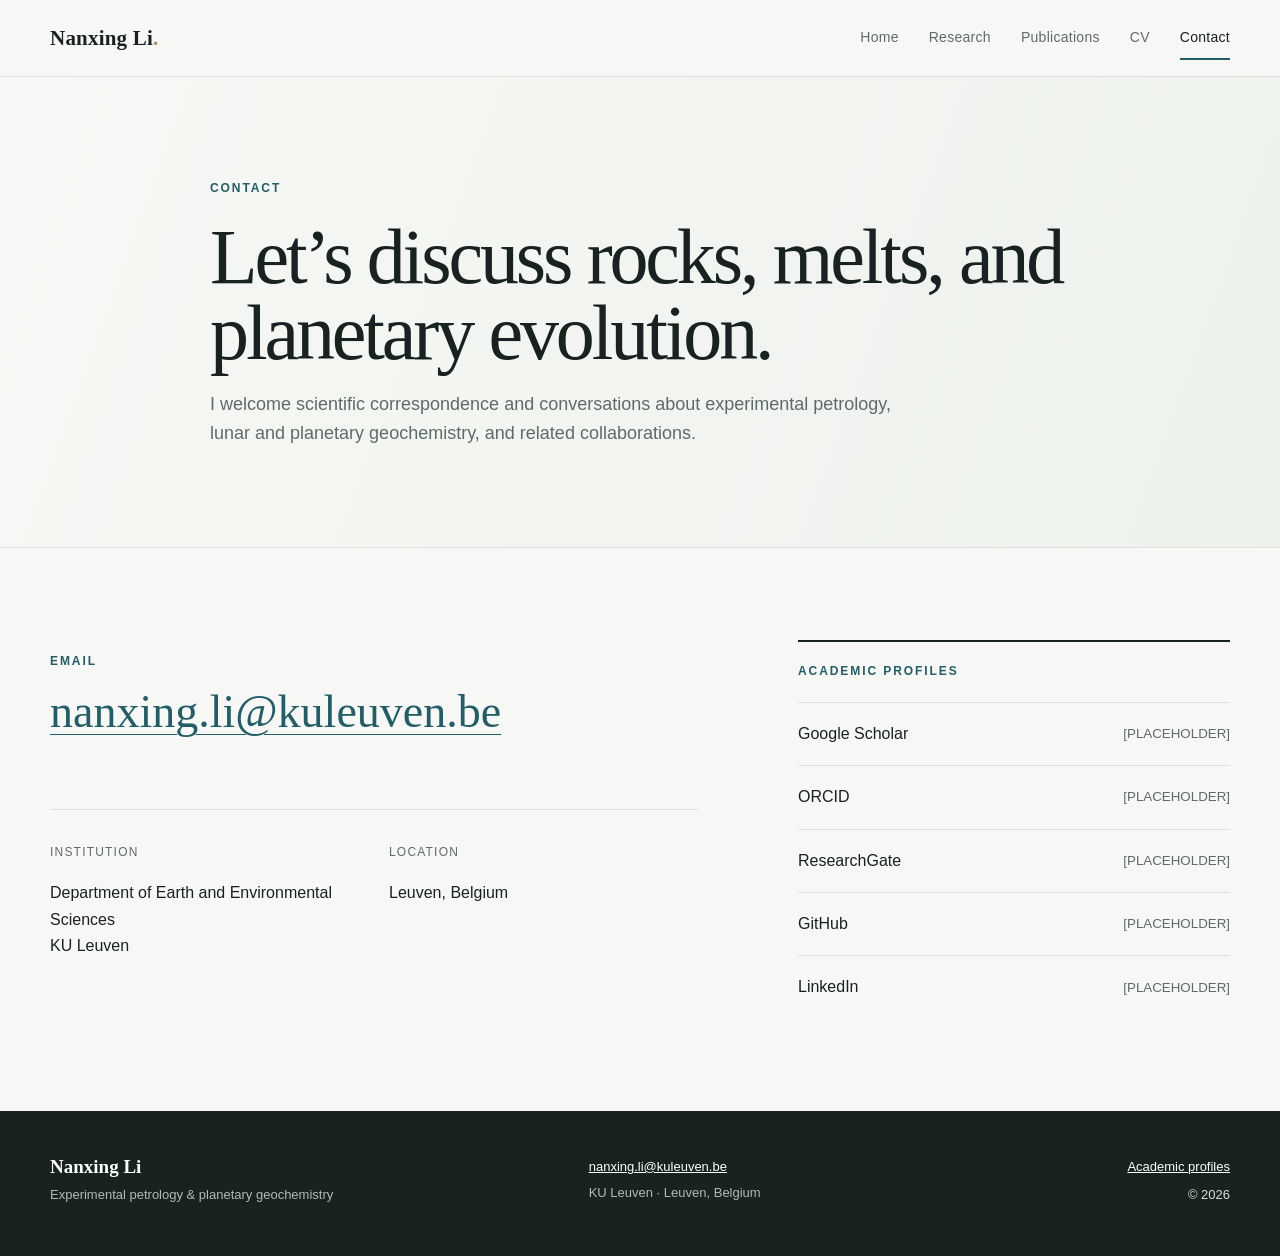
==== contact.html @ bfdf664a "Build academic personal website" ====
<!doctype html><html lang="en"><head><meta charset="utf-8"><meta name="viewport" content="width=device-width, initial-scale=1"><meta name="description" content="Contact Nanxing Li at KU Leuven."><title>Contact | Nanxing Li</title><link rel="stylesheet" href="assets/css/style.css"><script src="assets/js/main.js" defer></script></head>
<body><a class="skip-link" href="#main">Skip to content</a><header class="site-header"><div class="container nav-wrap"><a class="site-name" href="index.html">Nanxing Li<span>.</span></a><button class="nav-toggle" type="button" aria-expanded="false" aria-controls="site-nav"><span></span><span></span><span></span><span class="sr-only">Menu</span></button><nav id="site-nav" class="site-nav" aria-label="Primary navigation"><a href="index.html">Home</a><a href="research.html">Research</a><a href="publications.html">Publications</a><a href="cv.html">CV</a><a class="active" aria-current="page" href="contact.html">Contact</a></nav></div></header>
<main id="main"><header class="page-hero"><div class="container narrow"><p class="eyebrow">Contact</p><h1>Let’s discuss rocks, melts, and planetary evolution.</h1><p>I welcome scientific correspondence and conversations about experimental petrology, lunar and planetary geochemistry, and related collaborations.</p></div></header>
<section class="section"><div class="container contact-grid"><div class="contact-primary"><p class="section-label">Email</p><a class="email-link" href="mailto:nanxing.li@kuleuven.be">nanxing.li@kuleuven.be</a><div class="contact-details"><div><span>Institution</span><p>Department of Earth and Environmental Sciences<br>KU Leuven</p></div><div><span>Location</span><p>Leuven, Belgium</p></div></div></div><div class="profile-list"><p class="section-label">Academic profiles</p><!-- Replace # with full profile URLs. Add target="_blank" rel="noopener" for external links if preferred. --><a href="#"><span>Google Scholar</span><small>[PLACEHOLDER]</small></a><a href="#"><span>ORCID</span><small>[PLACEHOLDER]</small></a><a href="#"><span>ResearchGate</span><small>[PLACEHOLDER]</small></a><a href="#"><span>GitHub</span><small>[PLACEHOLDER]</small></a><a href="#"><span>LinkedIn</span><small>[PLACEHOLDER]</small></a></div></div></section></main>
<footer class="site-footer"><div class="container footer-grid"><div><strong>Nanxing Li</strong><p>Experimental petrology &amp; planetary geochemistry</p></div><div><a href="mailto:nanxing.li@kuleuven.be">nanxing.li@kuleuven.be</a><p>KU Leuven · Leuven, Belgium</p></div><div class="footer-links"><a href="contact.html">Academic profiles</a><span>© <span data-year></span></span></div></div></footer></body></html>
---- assets/css/style.css ----
/* Nanxing Li academic website — edit colors and spacing in :root. */
:root{--ink:#182220;--muted:#5f6b67;--paper:#f7f8f5;--white:#fff;--accent:#225e67;--accent-dark:#17454c;--earth:#a8885e;--line:#dce2dd;--max:1180px;--serif:Georgia,"Times New Roman",serif;--sans:Inter,ui-sans-serif,-apple-system,BlinkMacSystemFont,"Segoe UI",sans-serif}
*{box-sizing:border-box}html{scroll-behavior:smooth}body{margin:0;color:var(--ink);background:var(--paper);font:16px/1.65 var(--sans);-webkit-font-smoothing:antialiased}a{color:inherit}img{display:block;max-width:100%}.container{width:min(var(--max),calc(100% - 48px));margin:auto}.narrow{max-width:860px}.sr-only{position:absolute;width:1px;height:1px;padding:0;margin:-1px;overflow:hidden;clip:rect(0,0,0,0);white-space:nowrap;border:0}.skip-link{position:fixed;top:-60px;left:16px;z-index:100;padding:10px 16px;background:var(--ink);color:#fff}.skip-link:focus{top:12px}
.site-header{position:sticky;top:0;z-index:20;background:rgba(247,248,245,.94);border-bottom:1px solid var(--line);backdrop-filter:blur(12px)}.nav-wrap{min-height:76px;display:flex;align-items:center;justify-content:space-between}.site-name{font:700 21px/1 var(--serif);text-decoration:none;letter-spacing:.01em}.site-name span{color:var(--earth)}.site-nav{display:flex;gap:30px;align-items:center}.site-nav a{position:relative;text-decoration:none;color:var(--muted);font-size:14px;letter-spacing:.02em}.site-nav a:hover,.site-nav a.active{color:var(--ink)}.site-nav a.active:after{content:"";position:absolute;left:0;right:0;bottom:-10px;height:2px;background:var(--accent)}.nav-toggle{display:none;background:none;border:0;padding:8px}.nav-toggle>span:not(.sr-only){display:block;width:22px;height:1.5px;margin:5px;background:var(--ink)}
.hero{padding:96px 0 88px;background:linear-gradient(130deg,#f7f8f5 55%,#edf1ec 55%)}.hero-grid{display:grid;grid-template-columns:minmax(0,1.45fr) minmax(290px,.55fr);gap:90px;align-items:center}.eyebrow,.section-label{text-transform:uppercase;letter-spacing:.16em;color:var(--accent);font-size:12px;font-weight:700}.hero h1,.page-hero h1{font:500 clamp(54px,8vw,92px)/.98 var(--serif);letter-spacing:-.04em;margin:20px 0 18px}.role{font-size:17px;color:var(--muted);margin:0 0 30px}.tagline{font:500 clamp(26px,3vw,38px)/1.2 var(--serif);max-width:760px;margin:0 0 24px}.intro{max-width:700px;color:var(--muted);font-size:17px}.button-row{display:flex;flex-wrap:wrap;gap:12px;margin-top:36px}.button{display:inline-block;padding:12px 20px;border:1px solid #aab6b1;text-decoration:none;font-size:14px;font-weight:650;transition:.2s}.button:hover{border-color:var(--accent);color:var(--accent)}.button.primary{color:#fff;background:var(--accent);border-color:var(--accent)}.button.primary:hover{background:var(--accent-dark)}.portrait-frame{position:relative;aspect-ratio:4/5;background:#dfe5df;border:1px solid #cad3cc;box-shadow:18px 18px 0 rgba(34,94,103,.09)}.portrait-frame:before{content:"";position:absolute;top:-12px;right:-12px;width:62px;height:4px;background:var(--earth)}.portrait-frame img{width:100%;height:100%;object-fit:cover}.image-fallback{width:100%;height:100%;display:grid;place-items:center;text-align:center;color:#71807a;background:linear-gradient(145deg,#edf0eb,#d9e0da);font:italic 18px var(--serif);padding:20px}
.section{padding:92px 0}.section.compact{background:var(--white)}.section h2{font:500 clamp(34px,4vw,52px)/1.12 var(--serif);letter-spacing:-.025em;margin:12px 0 40px}.focus-grid{display:grid;grid-template-columns:repeat(3,1fr);border-top:1px solid var(--line)}.focus-card{padding:32px 34px 8px 0;margin-right:34px}.focus-card+article{border-left:1px solid var(--line);padding-left:34px}.focus-card span,.research-number{color:var(--earth);font:italic 17px var(--serif)}.focus-card h3{font:500 24px/1.2 var(--serif);margin:36px 0 14px}.focus-card p{color:var(--muted)}.text-link{color:var(--accent);font-weight:650;text-decoration:none}.text-link:hover{text-decoration:underline}.keywords-section{background:#e9eeea}.two-col{display:grid;grid-template-columns:.7fr 1.3fr;gap:70px}.tag-list,.skill-list{list-style:none;padding:0;margin:0;display:flex;flex-wrap:wrap;gap:10px}.tag-list li,.skill-list li{padding:9px 13px;background:rgba(255,255,255,.75);border:1px solid #ced8d1;font-size:14px}
.page-hero{padding:90px 0 80px;border-bottom:1px solid var(--line);background:linear-gradient(110deg,var(--paper),#edf1ec)}.page-hero h1{font-size:clamp(48px,7vw,78px)}.page-hero p:last-child{max-width:720px;color:var(--muted);font-size:18px}.page-hero .button{margin-top:22px}.research-list{display:flex;flex-direction:column;gap:0}.research-item{display:grid;grid-template-columns:60px 1.25fr .75fr;gap:38px;align-items:center;padding:72px 0;border-top:1px solid var(--line);scroll-margin-top:90px}.research-item:first-child{border-top:0;padding-top:0}.research-item h2{margin:10px 0 20px;font-size:clamp(30px,4vw,45px)}.research-item p:not(.section-label){color:var(--muted);max-width:650px}.media-placeholder{aspect-ratio:4/3;border:1px solid #cad3cc;background:#e2e8e3;overflow:hidden}.media-placeholder img{width:100%;height:100%;object-fit:cover}.media-placeholder.warm{display:grid;place-items:center;text-align:center;color:#776c60;background:#ebe5dc;font:italic 17px var(--serif)}.media-placeholder small{font:11px var(--sans);letter-spacing:.1em}
.publication-groups>section{margin-bottom:72px}.group-heading{display:flex;align-items:baseline;justify-content:space-between;border-bottom:2px solid var(--ink)}.group-heading h2{font-size:clamp(28px,4vw,42px);margin:0 0 18px}.group-heading span{color:var(--earth);font:italic 17px var(--serif)}.publication-entry{display:grid;grid-template-columns:1fr auto;gap:30px;align-items:start;padding:28px 0;border-bottom:1px solid var(--line)}.publication-entry p{max-width:870px;margin:0}.status-link,.publication-entry>span{color:var(--accent);font-size:12px;font-weight:700;letter-spacing:.06em;text-transform:uppercase;text-decoration:none}.placeholder-entry{color:var(--muted)}
.cv-layout{display:grid;grid-template-columns:270px 1fr;gap:90px}.cv-aside{position:sticky;top:115px;align-self:start;color:var(--muted);border-top:3px solid var(--accent);padding-top:20px}.cv-aside a{color:var(--accent)}.cv-content{max-width:760px}.cv-section{padding-bottom:46px;margin-bottom:46px;border-bottom:1px solid var(--line)}.cv-section h2{font-size:36px;margin:0 0 28px}.cv-section h3{font:600 20px/1.3 var(--serif);margin:0 0 5px}.cv-section p{color:var(--muted)}.cv-row{display:grid;grid-template-columns:140px 1fr;gap:24px;margin:26px 0}.cv-row time{color:var(--accent);font-size:12px;font-weight:700;letter-spacing:.05em}.skill-list li{background:#edf1ed}
.contact-grid{display:grid;grid-template-columns:1.2fr .8fr;gap:100px}.email-link{font:500 clamp(27px,4vw,46px)/1.2 var(--serif);color:var(--accent);text-decoration-thickness:1px;text-underline-offset:7px}.contact-details{display:grid;grid-template-columns:1fr 1fr;gap:30px;margin-top:70px;padding-top:28px;border-top:1px solid var(--line)}.contact-details span{font-size:12px;text-transform:uppercase;letter-spacing:.1em;color:var(--muted)}.profile-list{border-top:2px solid var(--ink)}.profile-list>.section-label{margin:20px 0}.profile-list a{display:flex;justify-content:space-between;align-items:center;padding:18px 0;border-top:1px solid var(--line);text-decoration:none}.profile-list a:hover{color:var(--accent)}.profile-list small{color:var(--muted)}
.site-footer{padding:45px 0;background:var(--ink);color:#d7dfdc;font-size:13px}.footer-grid{display:grid;grid-template-columns:1fr 1fr auto;gap:30px}.site-footer strong{font:600 19px var(--serif);color:#fff}.site-footer p{margin:5px 0;color:#aebbb6}.site-footer a{color:#fff}.footer-links{display:flex;flex-direction:column;align-items:flex-end;gap:7px}
@media(max-width:800px){.container{width:min(100% - 32px,var(--max))}.nav-toggle{display:block}.site-nav{display:none;position:absolute;top:76px;left:0;right:0;padding:18px 24px 26px;background:var(--paper);border-bottom:1px solid var(--line);flex-direction:column;align-items:flex-start;gap:18px}.site-nav.open{display:flex}.site-nav a.active:after{bottom:-4px}.hero{padding:64px 0}.hero-grid{grid-template-columns:1fr;gap:55px}.hero h1{font-size:57px}.portrait-frame{max-width:340px}.focus-grid,.two-col,.contact-grid{grid-template-columns:1fr}.focus-card{margin:0;padding:28px 0}.focus-card+article{border-left:0;border-top:1px solid var(--line);padding-left:0}.research-item{grid-template-columns:40px 1fr;gap:20px;padding:55px 0}.research-item .media-placeholder{grid-column:2}.publication-entry{grid-template-columns:1fr;gap:15px}.cv-layout{grid-template-columns:1fr;gap:55px}.cv-aside{position:static}.contact-grid{gap:65px}.footer-grid{grid-template-columns:1fr}.footer-links{align-items:flex-start}.page-hero{padding:64px 0}.section{padding:68px 0}}
@media(max-width:520px){.hero h1{font-size:48px}.tagline{font-size:27px}.research-item{grid-template-columns:1fr}.research-item .media-placeholder{grid-column:1}.research-number{margin-bottom:-12px}.cv-row{grid-template-columns:1fr;gap:5px}.contact-details{grid-template-columns:1fr}.email-link{font-size:25px}.button-row .button{width:100%;text-align:center}}
@media(prefers-reduced-motion:reduce){html{scroll-behavior:auto}*{transition:none!important}}
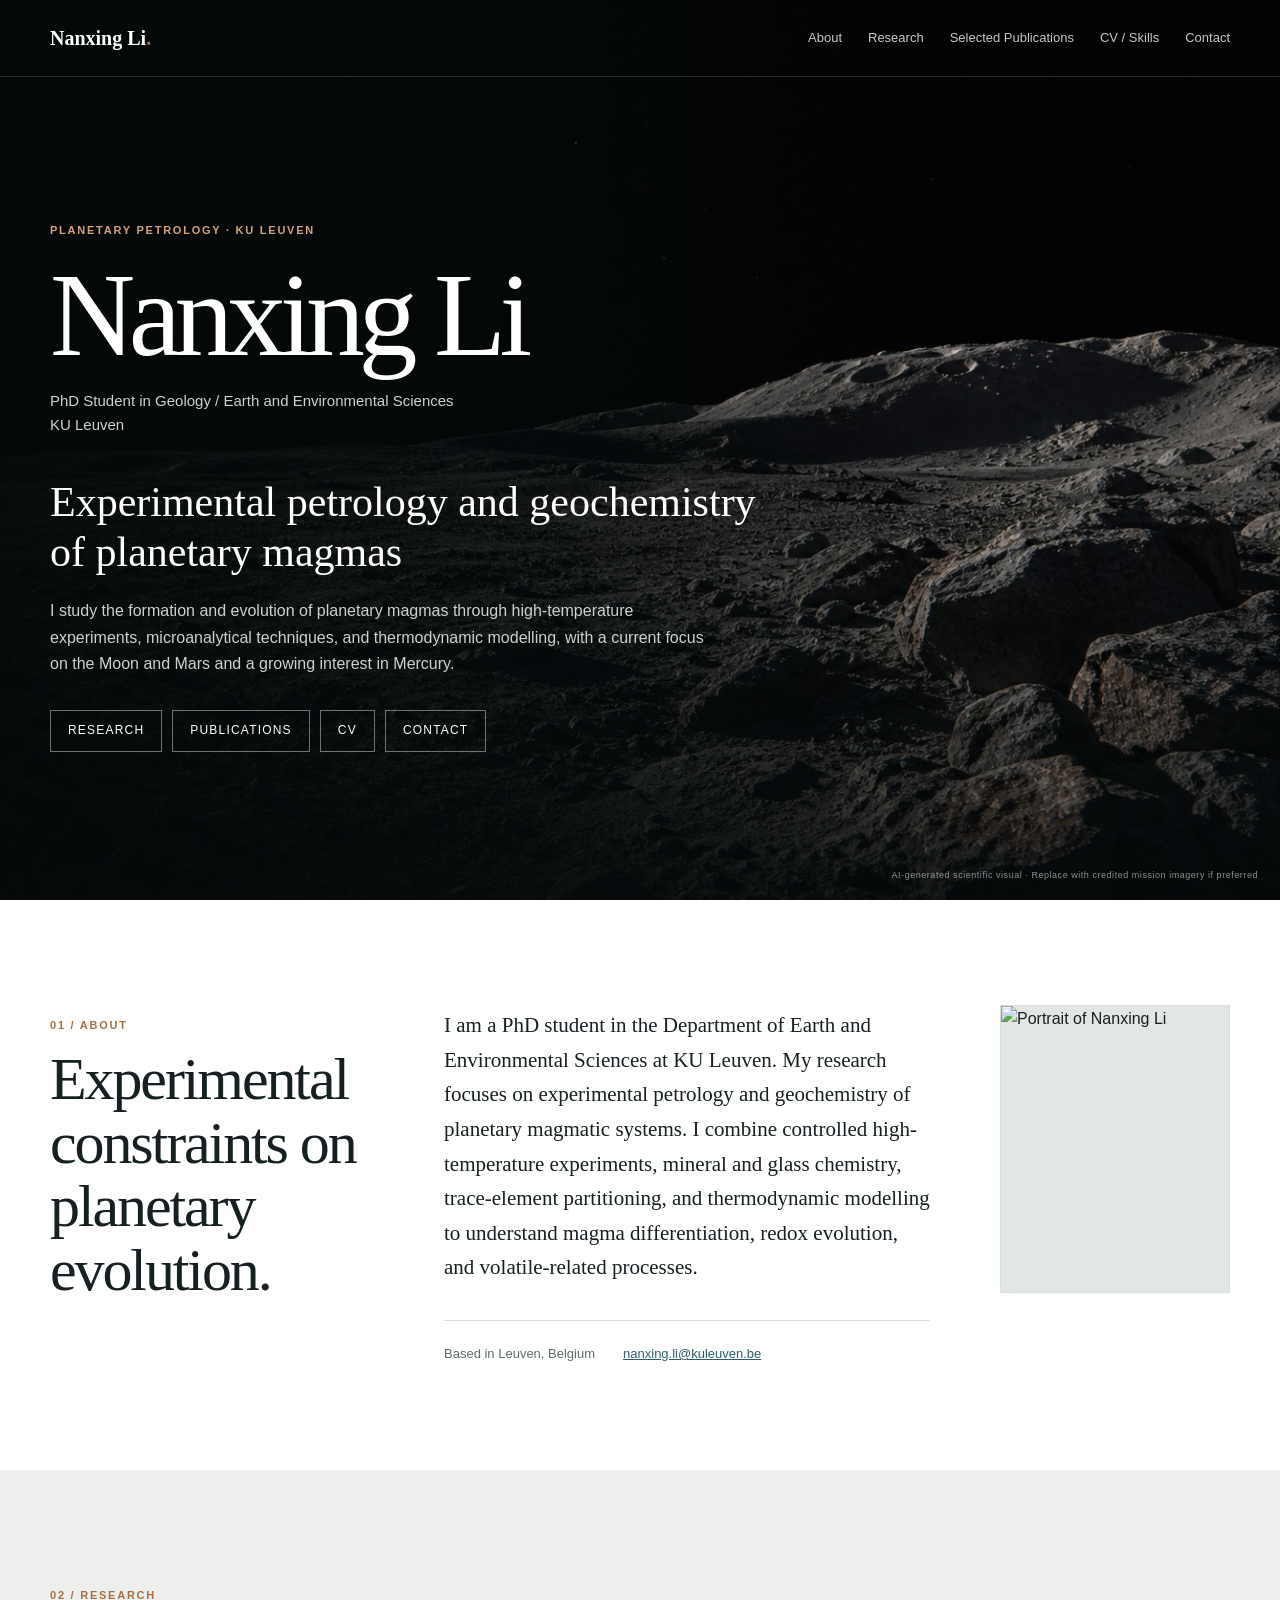
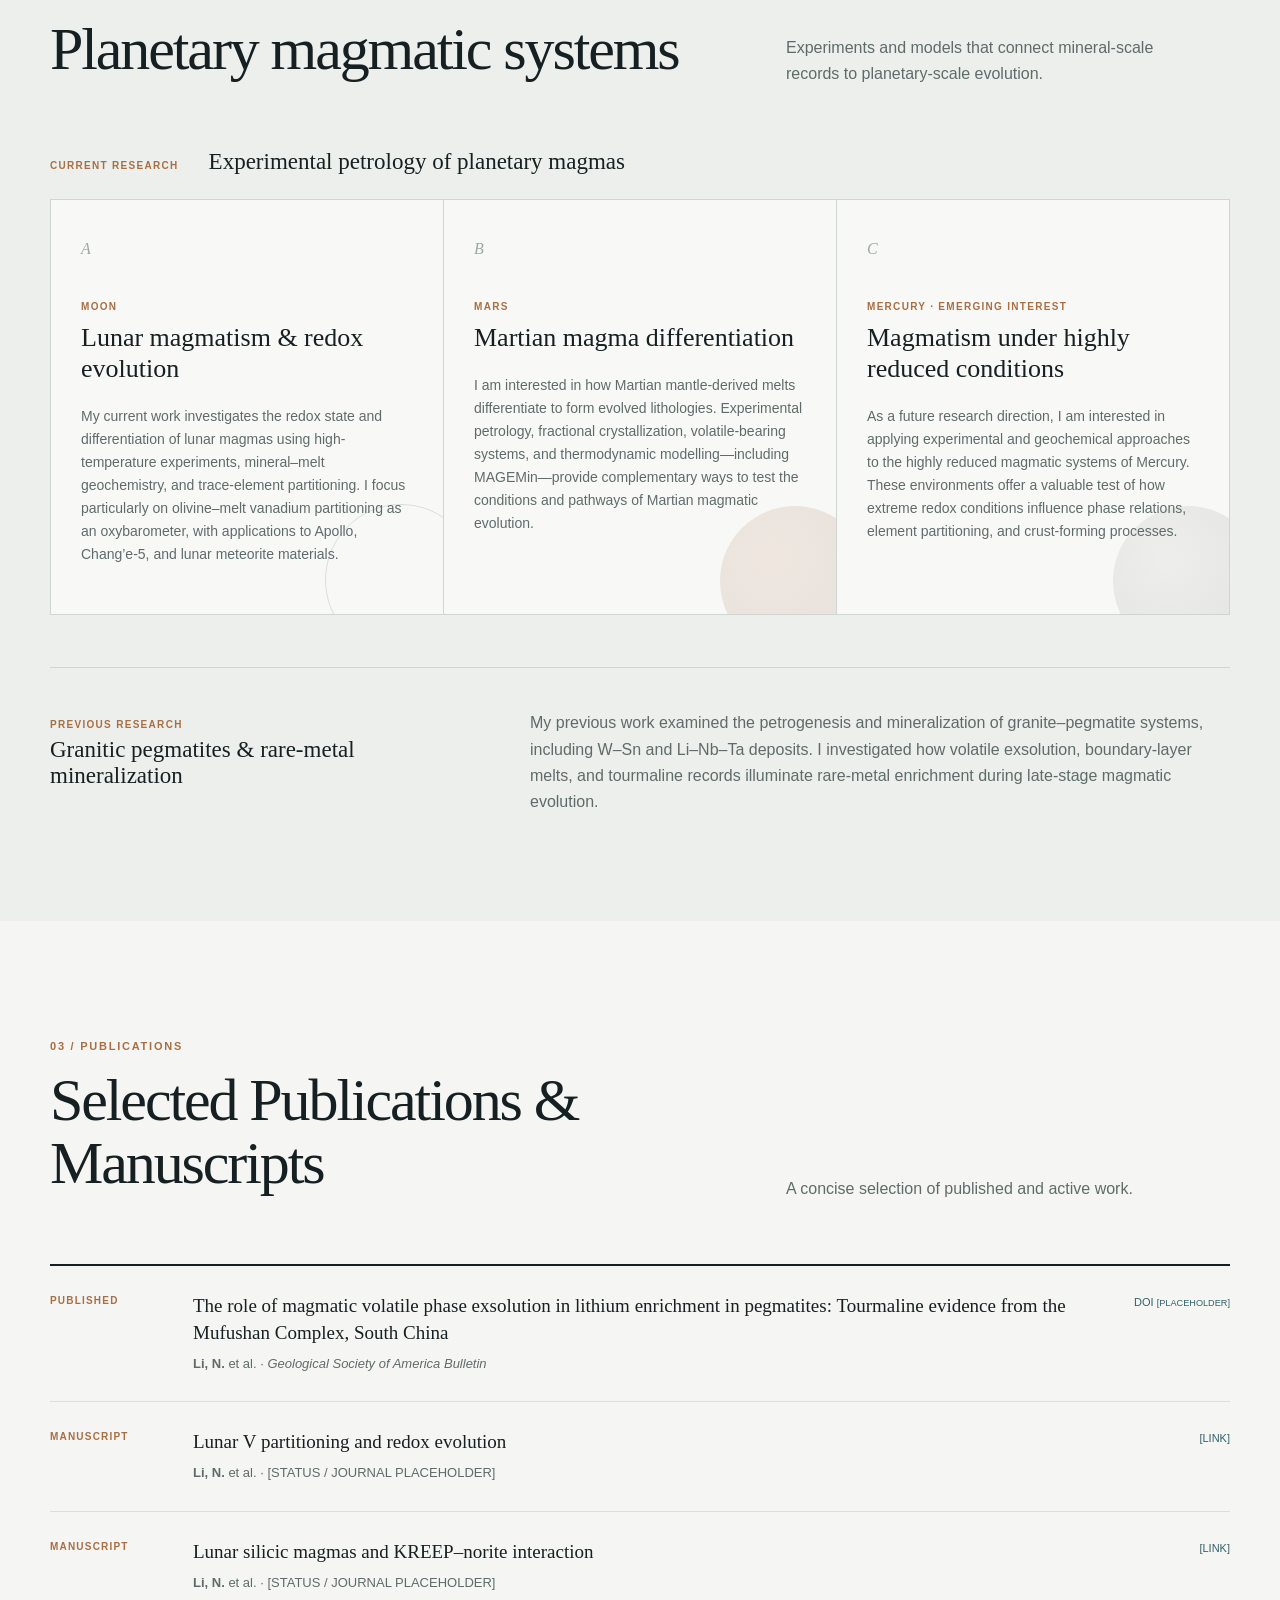
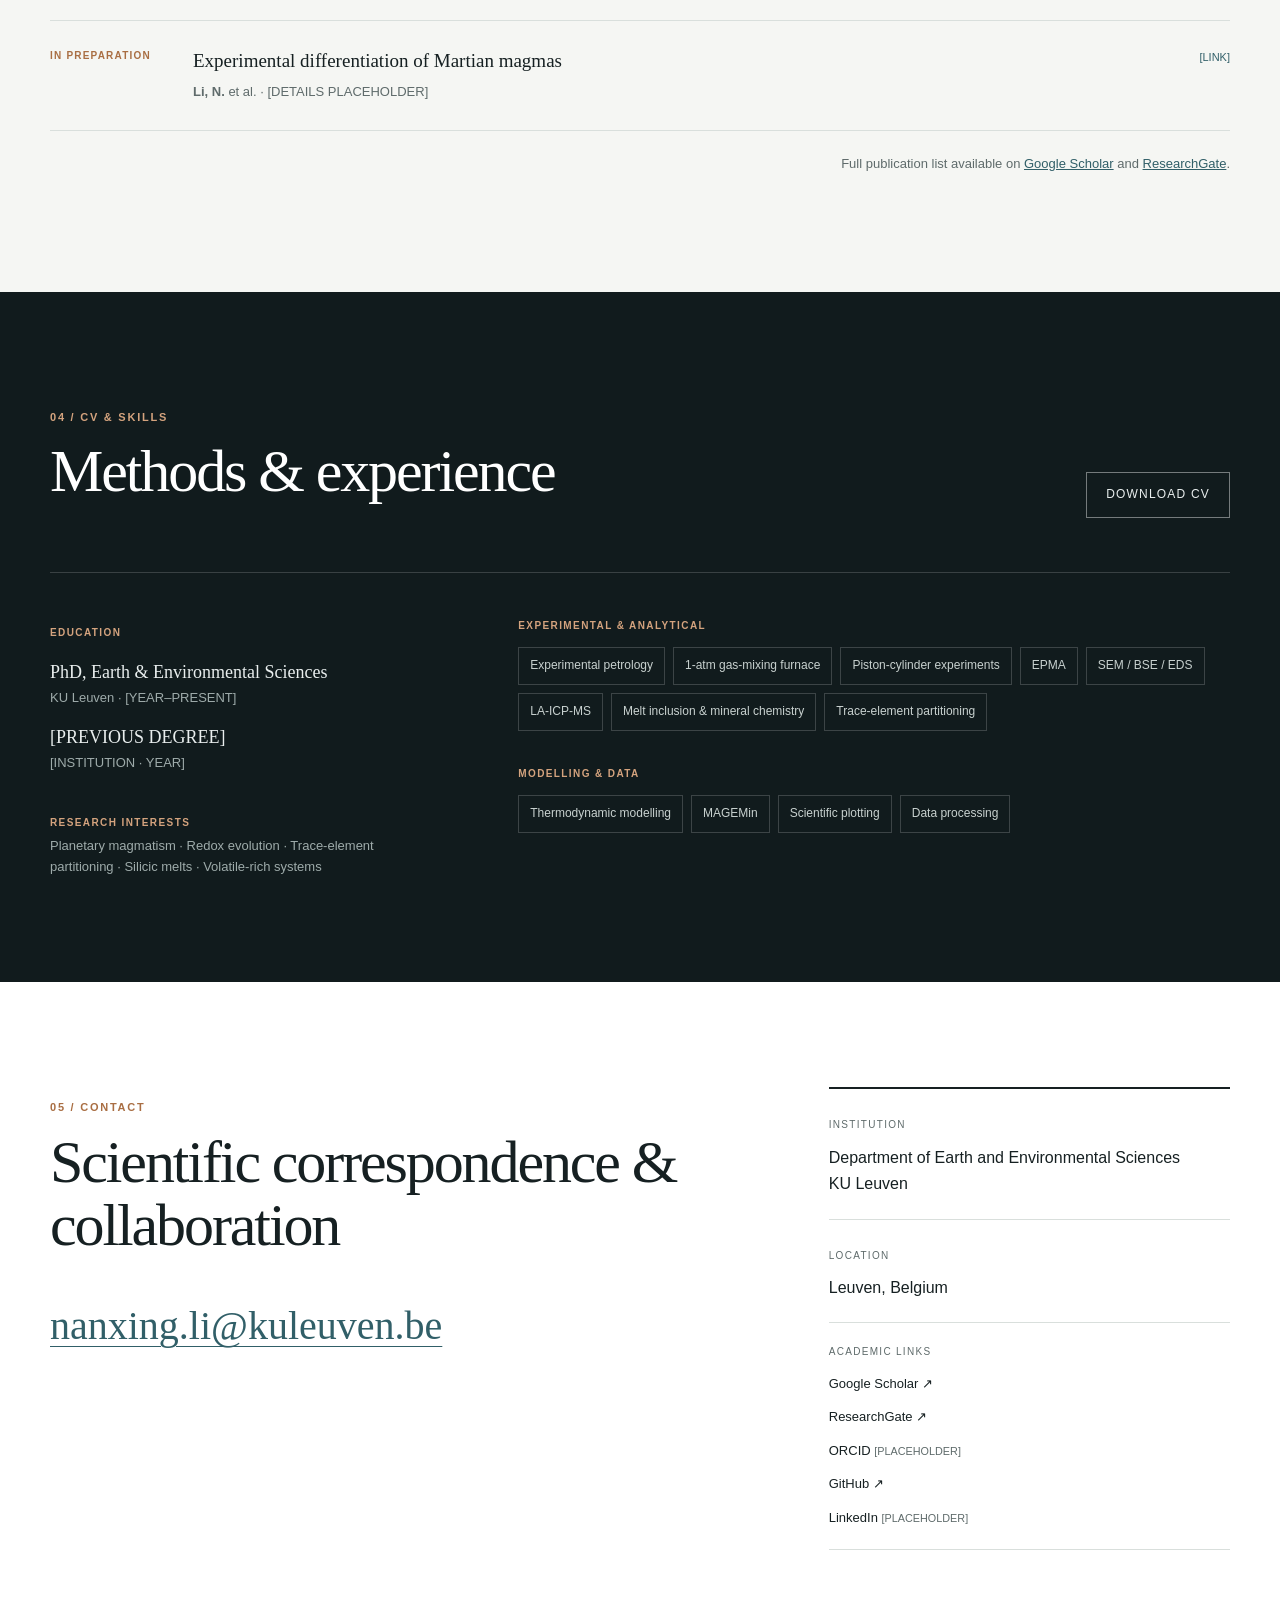
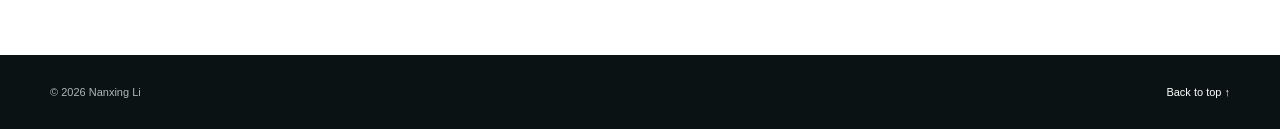
==== commit f9b2a15b: "Convert site to one-page academic homepage" ====
--- a/contact.html
+++ b/contact.html
@@ -1,5 +1 @@
-<!doctype html><html lang="en"><head><meta charset="utf-8"><meta name="viewport" content="width=device-width, initial-scale=1"><meta name="description" content="Contact Nanxing Li at KU Leuven."><title>Contact | Nanxing Li</title><link rel="stylesheet" href="assets/css/style.css"><script src="assets/js/main.js" defer></script></head>
-<body><a class="skip-link" href="#main">Skip to content</a><header class="site-header"><div class="container nav-wrap"><a class="site-name" href="index.html">Nanxing Li<span>.</span></a><button class="nav-toggle" type="button" aria-expanded="false" aria-controls="site-nav"><span></span><span></span><span></span><span class="sr-only">Menu</span></button><nav id="site-nav" class="site-nav" aria-label="Primary navigation"><a href="index.html">Home</a><a href="research.html">Research</a><a href="publications.html">Publications</a><a href="cv.html">CV</a><a class="active" aria-current="page" href="contact.html">Contact</a></nav></div></header>
-<main id="main"><header class="page-hero"><div class="container narrow"><p class="eyebrow">Contact</p><h1>Let’s discuss rocks, melts, and planetary evolution.</h1><p>I welcome scientific correspondence and conversations about experimental petrology, lunar and planetary geochemistry, and related collaborations.</p></div></header>
-<section class="section"><div class="container contact-grid"><div class="contact-primary"><p class="section-label">Email</p><a class="email-link" href="mailto:nanxing.li@kuleuven.be">nanxing.li@kuleuven.be</a><div class="contact-details"><div><span>Institution</span><p>Department of Earth and Environmental Sciences<br>KU Leuven</p></div><div><span>Location</span><p>Leuven, Belgium</p></div></div></div><div class="profile-list"><p class="section-label">Academic profiles</p><!-- Replace # with full profile URLs. Add target="_blank" rel="noopener" for external links if preferred. --><a href="#"><span>Google Scholar</span><small>[PLACEHOLDER]</small></a><a href="#"><span>ORCID</span><small>[PLACEHOLDER]</small></a><a href="#"><span>ResearchGate</span><small>[PLACEHOLDER]</small></a><a href="#"><span>GitHub</span><small>[PLACEHOLDER]</small></a><a href="#"><span>LinkedIn</span><small>[PLACEHOLDER]</small></a></div></div></section></main>
-<footer class="site-footer"><div class="container footer-grid"><div><strong>Nanxing Li</strong><p>Experimental petrology &amp; planetary geochemistry</p></div><div><a href="mailto:nanxing.li@kuleuven.be">nanxing.li@kuleuven.be</a><p>KU Leuven · Leuven, Belgium</p></div><div class="footer-links"><a href="contact.html">Academic profiles</a><span>© <span data-year></span></span></div></div></footer></body></html>
+<!doctype html><html lang="en"><head><meta charset="utf-8"><meta name="viewport" content="width=device-width,initial-scale=1"><meta http-equiv="refresh" content="0; url=index.html#contact"><link rel="canonical" href="index.html#contact"><title>Contact | Nanxing Li</title></head><body><p>Contact details have moved to the <a href="index.html#contact">one-page website</a>.</p></body></html>
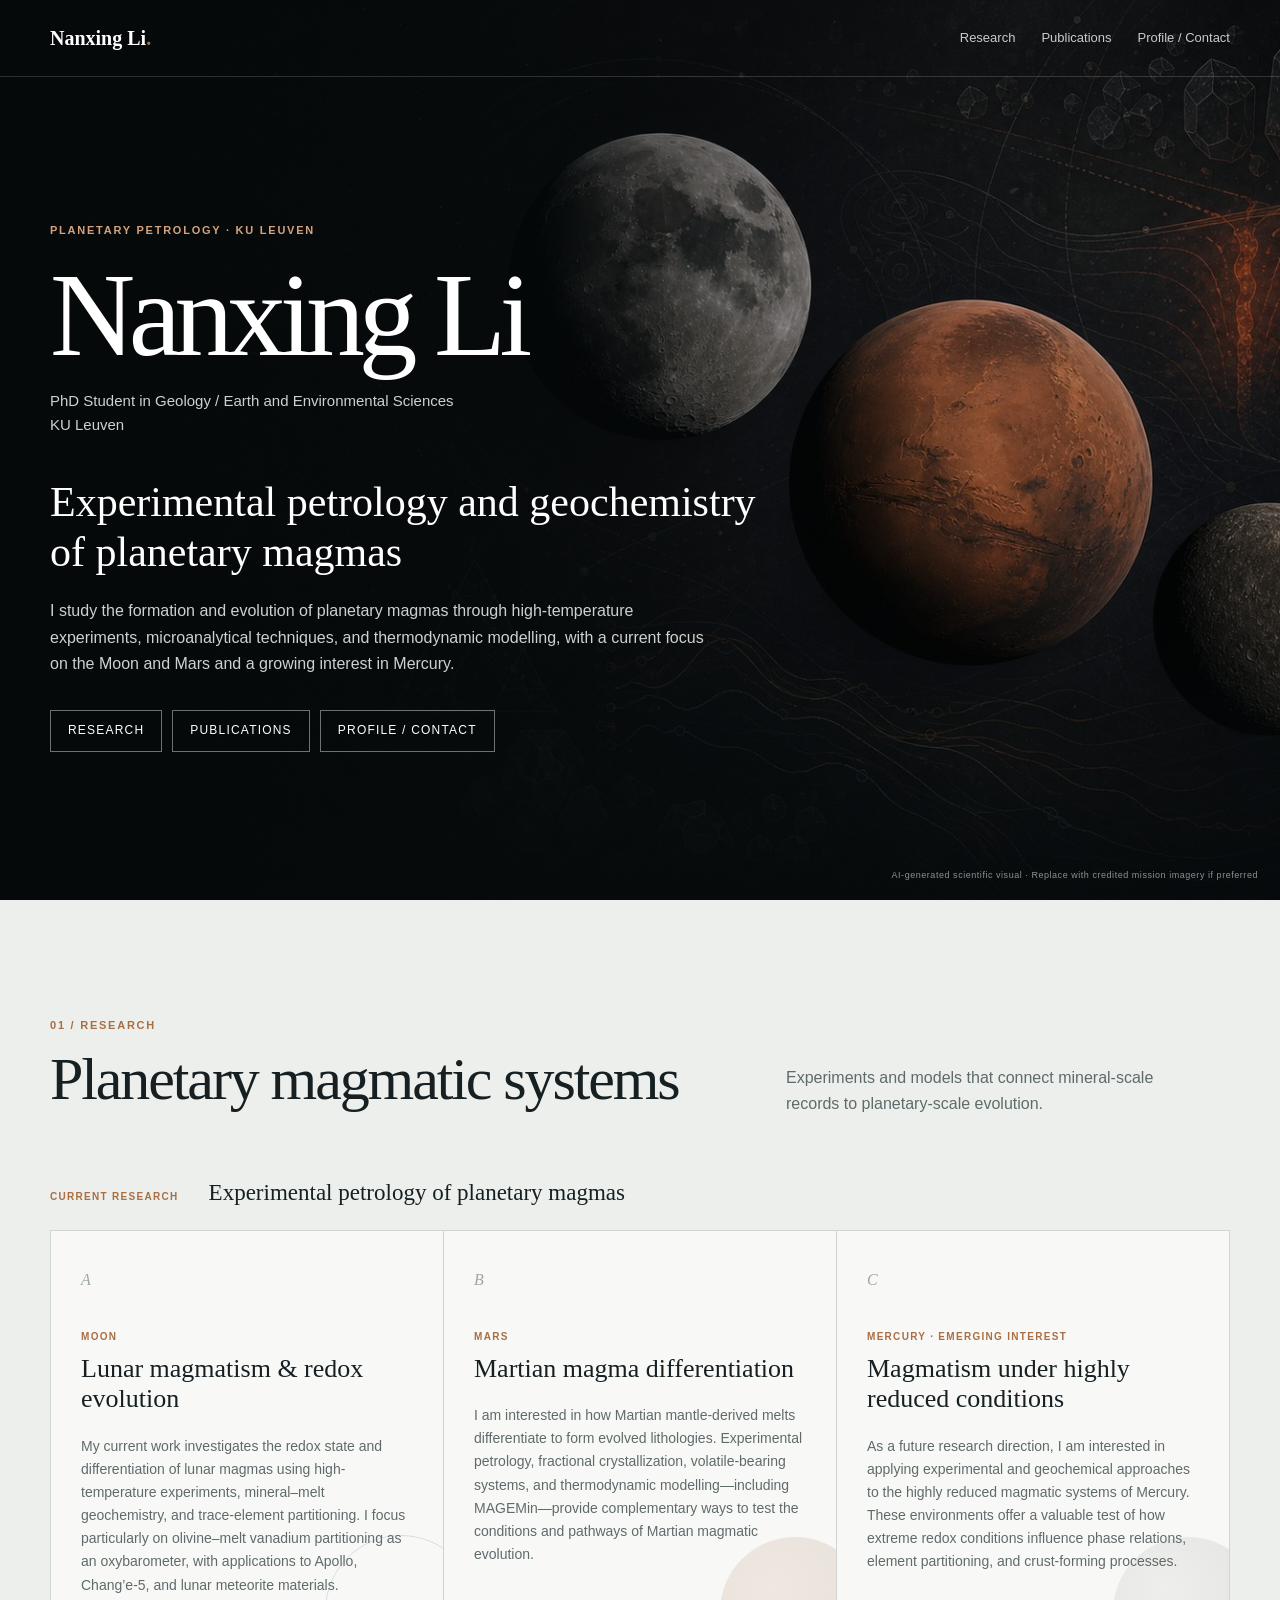
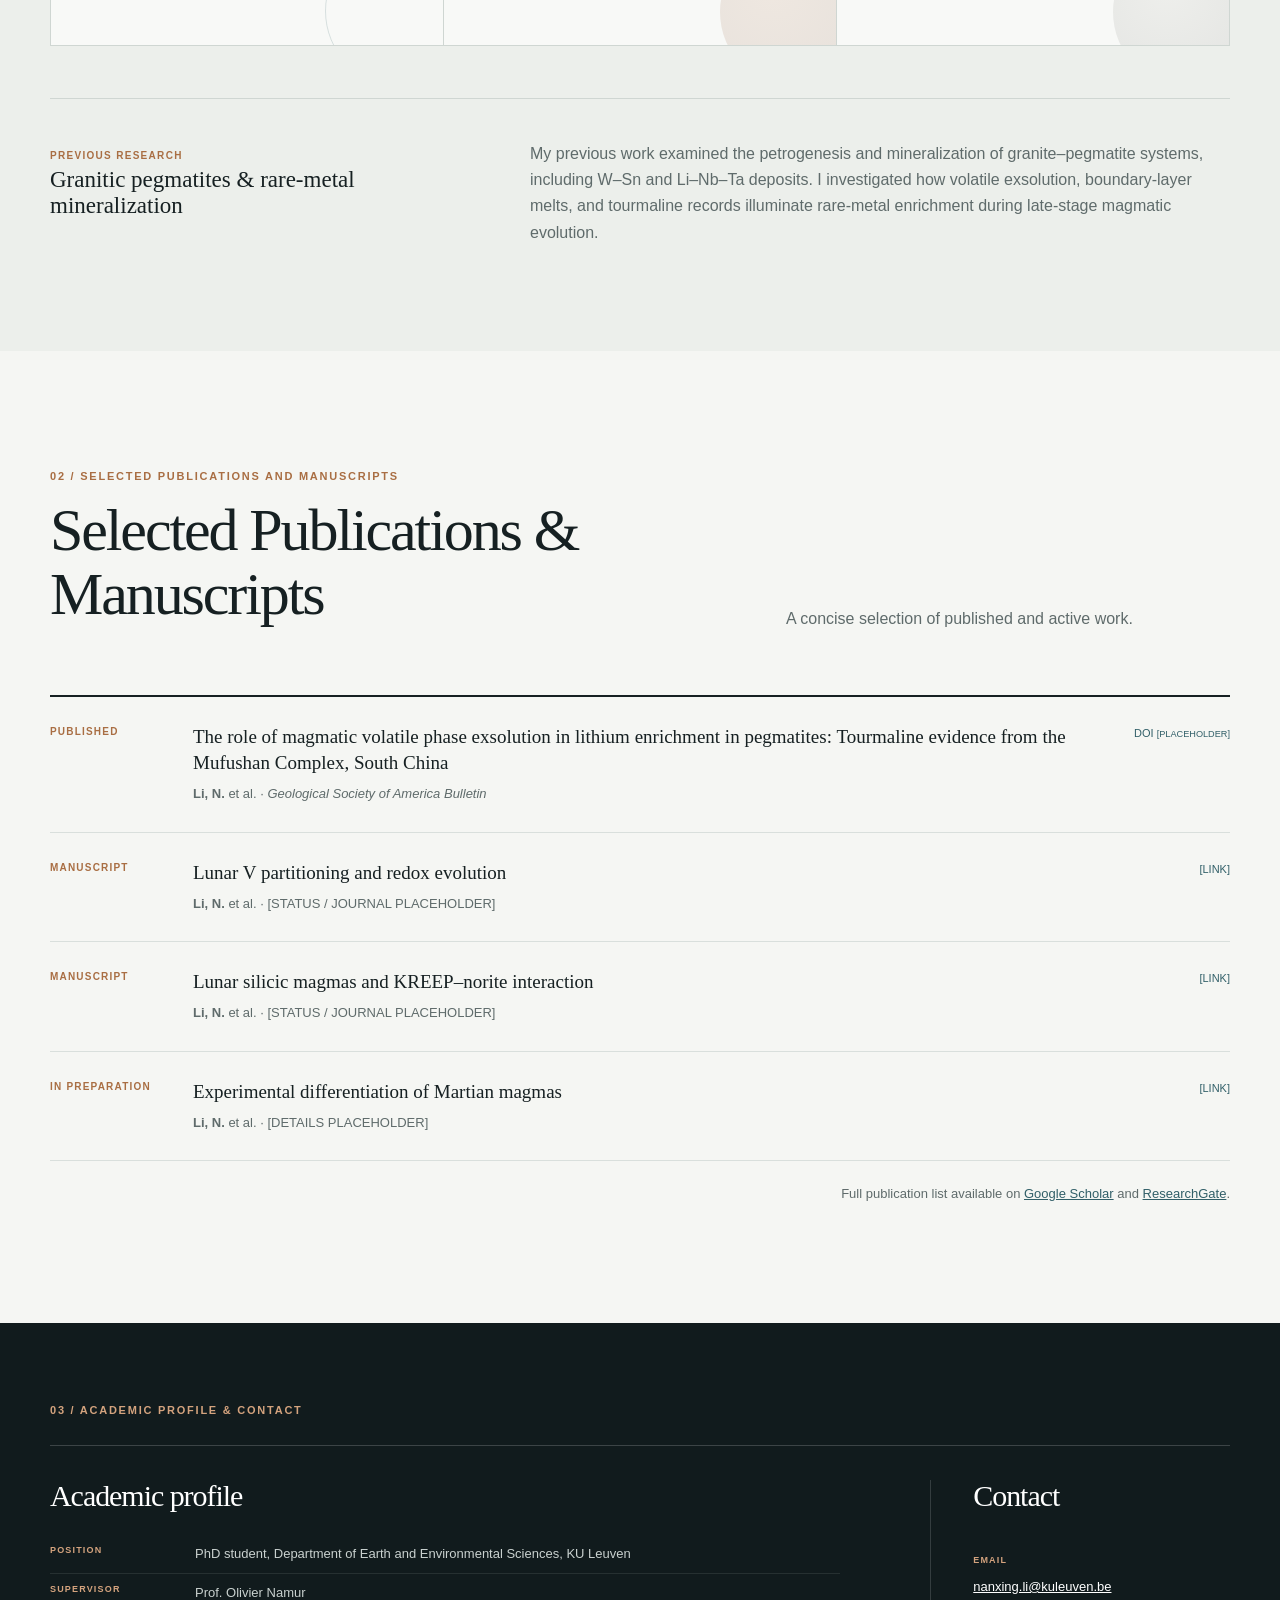
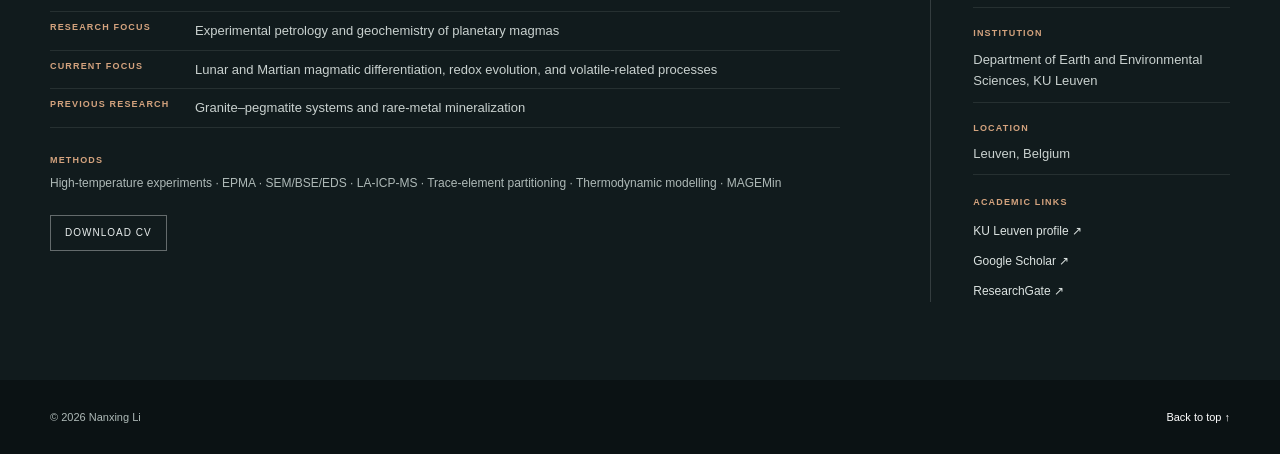
==== commit 5939224a: "Compact profile and contact sections" ====
--- a/contact.html
+++ b/contact.html
@@ -1 +1 @@
-<!doctype html><html lang="en"><head><meta charset="utf-8"><meta name="viewport" content="width=device-width,initial-scale=1"><meta http-equiv="refresh" content="0; url=index.html#contact"><link rel="canonical" href="index.html#contact"><title>Contact | Nanxing Li</title></head><body><p>Contact details have moved to the <a href="index.html#contact">one-page website</a>.</p></body></html>
+<!doctype html><html lang="en"><head><meta charset="utf-8"><meta name="viewport" content="width=device-width,initial-scale=1"><meta http-equiv="refresh" content="0; url=index.html#profile"><link rel="canonical" href="index.html#profile"><title>Contact | Nanxing Li</title></head><body><p>Contact details have moved to the <a href="index.html#profile">one-page website</a>.</p></body></html>
